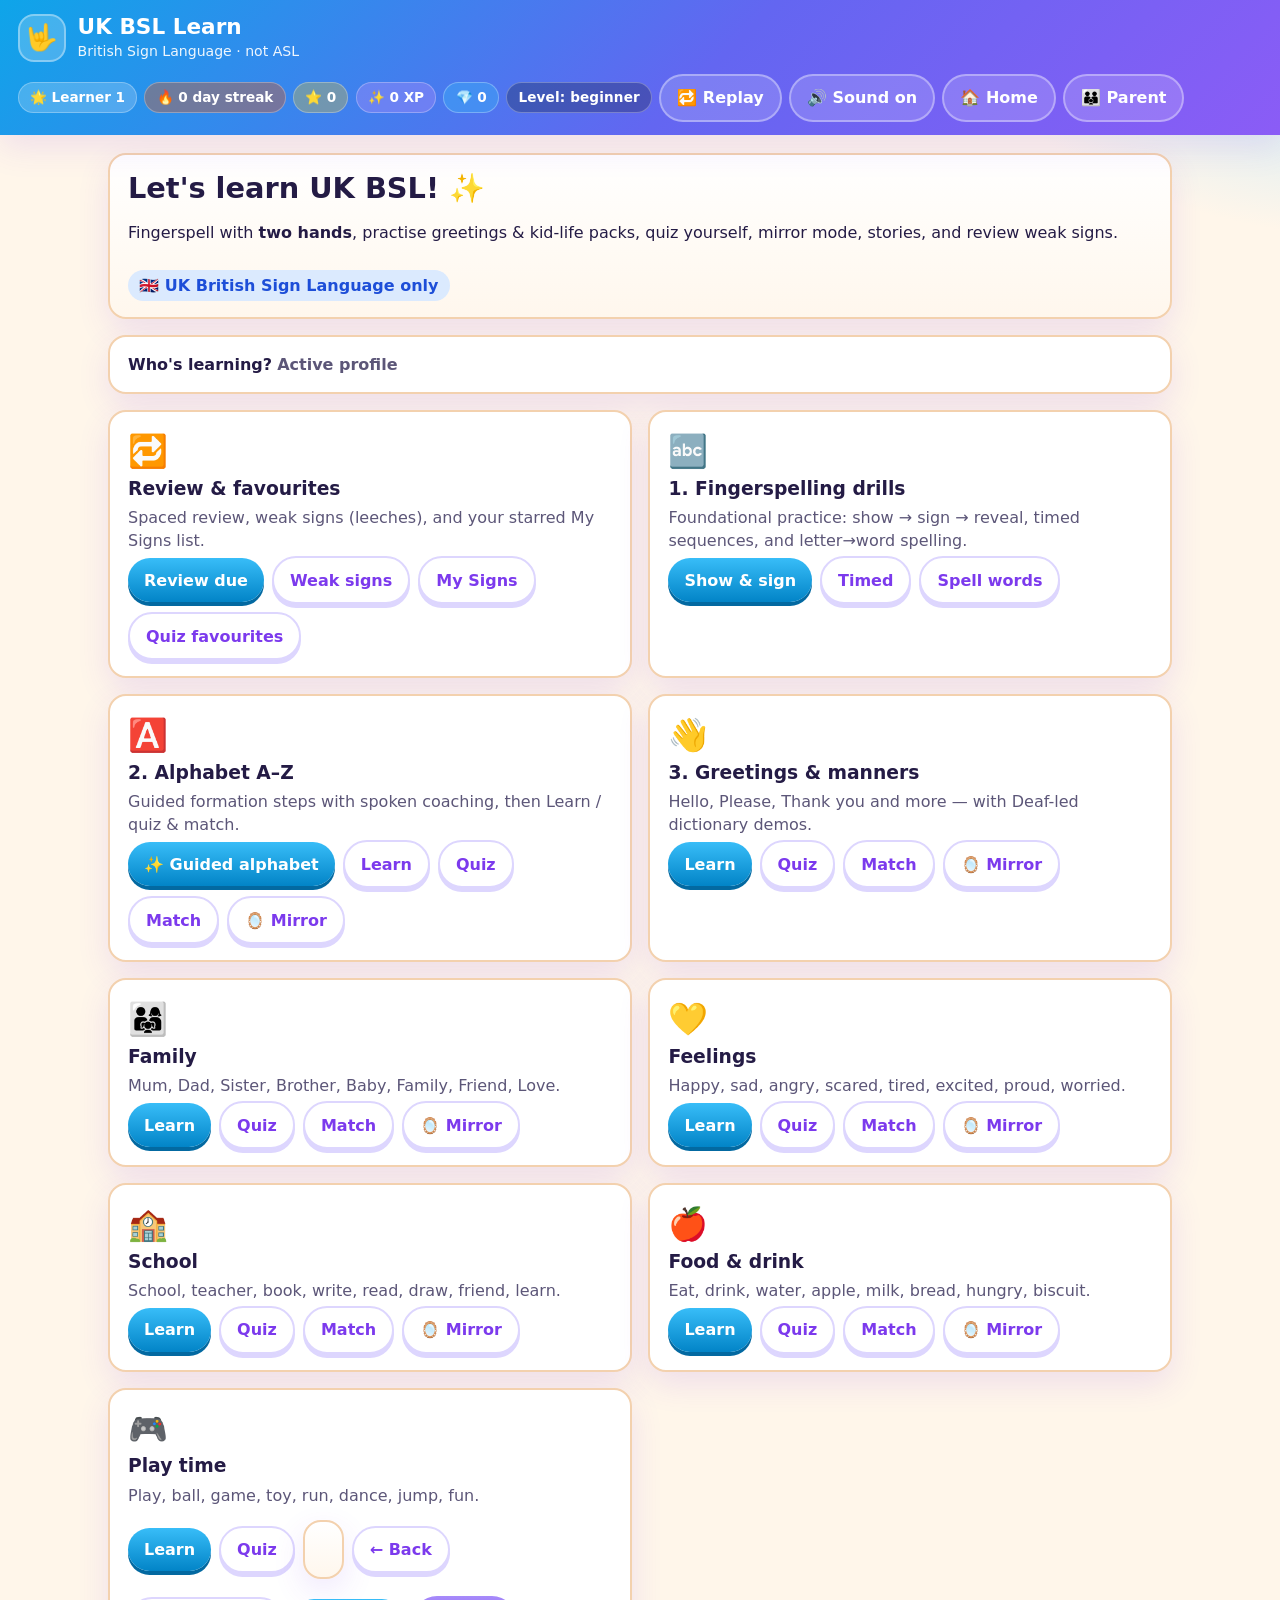
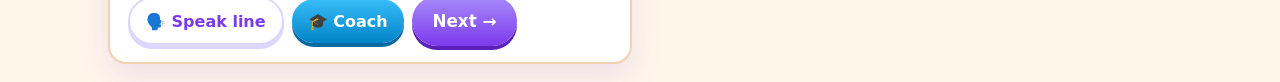
==== bsl-learn/index.html @ 81d64085 "Assemble static site from chunks" ====
<!DOCTYPE html>
<html lang="en-GB">
<head>
  <meta charset="UTF-8" />
  <meta name="viewport" content="width=device-width, initial-scale=1" />
  <meta name="description" content="Kid-friendly UK British Sign Language (BSL) learning app — fingerspelling, greetings, quizzes, mirror practice." />
  <meta name="theme-color" content="#0284c7" />
  <title>UK BSL Learn — British Sign Language for kids</title>
  <link rel="stylesheet" href="styles.css" />
</head>
<body>
  <div id="celeb-burst" class="celeb-burst" aria-hidden="true"></div>
  <header class="app-header">
    <div class="brand">
      <div class="brand-badge" aria-hidden="true">🤟</div>
      <div>
        <h1>UK BSL Learn</h1>
        <p>British Sign Language · not ASL</p>
      </div>
    </div>
    <div class="header-actions">
      <span class="pill profile" id="profile-badge" title="Active profile">🌟 Learner 1</span>
      <span class="pill streak" id="streak-badge" title="Daily streak">🔥 0 day streak</span>
      <span class="pill stars" id="stars-badge">⭐ 0</span>
      <span class="pill xp" id="xp-badge" title="Experience">✨ 0 XP</span>
      <span class="pill gems" id="gems-badge" title="Gems">💎 0</span>
      <span class="level-chip" id="level-chip">Level: beginner</span>
      <button type="button" class="secondary" id="btn-replay" title="Replay last speech">🔁 Replay</button>
      <button type="button" class="secondary" id="btn-mute" aria-pressed="false">🔊 Sound on</button>
      <button type="button" class="secondary" id="btn-home">🏠 Home</button>
      <button type="button" class="secondary" id="btn-parent">👪 Parent</button>
    </div>
  </header>

  <main>
    <!-- HOME -->
    <section id="screen-home" class="screen active" aria-label="Home">
      <div class="hero">
        <h2>Let's learn UK BSL! ✨</h2>
        <p>
          Fingerspell with <strong>two hands</strong>, practise greetings &amp; kid-life packs,
          quiz yourself, mirror mode, stories, and review weak signs.
        </p>
        <span class="uk-tag">🇬🇧 UK British Sign Language only</span>
      </div>

      <div class="profile-bar card" id="profile-bar">
        <div class="mode-row" style="justify-content:space-between;width:100%">
          <div>
            <strong>Who's learning?</strong>
            <span id="profile-switcher-label" class="note"> Active profile</span>
          </div>
          <div class="mode-row" id="profile-switcher"></div>
        </div>
      </div>

      <p id="streak-home-msg" class="note" style="margin-bottom:1rem"></p>
      <p id="home-celebrate" class="feedback ok" style="display:none"></p>

      <div class="grid" id="home-grid">
        <article class="card">
          <div class="emoji">🔁</div>
          <h3>Review &amp; favourites</h3>
          <p>Spaced review, weak signs (leeches), and your starred My Signs list.</p>
          <div class="mode-row">
            <button type="button" data-open="review:quiz">Review due</button>
            <button type="button" class="secondary" data-open="leech:quiz">Weak signs</button>
            <button type="button" class="secondary" data-open="favourites:learn">My Signs</button>
            <button type="button" class="secondary" data-open="favourites:quiz">Quiz favourites</button>
          </div>
        </article>

        <article class="card">
          <div class="emoji">🔤</div>
          <h3>1. Fingerspelling drills</h3>
          <p>Foundational practice: show → sign → reveal, timed sequences, and letter→word spelling.</p>
          <div class="mode-row">
            <button type="button" data-open="alphabet:drill-show">Show &amp; sign</button>
            <button type="button" class="secondary" data-open="alphabet:drill-timed">Timed</button>
            <button type="button" class="secondary" data-open="alphabet:drill-spell">Spell words</button>
          </div>
        </article>

        <article class="card">
          <div class="emoji">🅰️</div>
          <h3>2. Alphabet A–Z</h3>
          <p>Guided formation steps with spoken coaching, then Learn / quiz &amp; match.</p>
          <div class="mode-row">
            <button type="button" data-open="alphabet:guide">✨ Guided alphabet</button>
            <button type="button" class="secondary" data-open="alphabet:learn">Learn</button>
            <button type="button" class="secondary" data-open="alphabet:quiz">Quiz</button>
            <button type="button" class="secondary" data-open="alphabet:match">Match</button>
            <button type="button" class="secondary" data-open="alphabet:mirror">🪞 Mirror</button>
          </div>
        </article>

        <article class="card">
          <div class="emoji">👋</div>
          <h3>3. Greetings &amp; manners</h3>
          <p>Hello, Please, Thank you and more — with Deaf-led dictionary demos.</p>
          <div class="mode-row">
            <button type="button" data-open="greetings:learn">Learn</button>
            <button type="button" class="secondary" data-open="greetings:quiz">Quiz</button>
            <button type="button" class="secondary" data-open="greetings:match">Match</button>
            <button type="button" class="secondary" data-open="greetings:mirror">🪞 Mirror</button>
          </div>
        </article>

        <article class="card">
          <div class="emoji">👨‍👩‍👧</div>
          <h3>Family</h3>
          <p>Mum, Dad, Sister, Brother, Baby, Family, Friend, Love.</p>
          <div class="mode-row">
            <button type="button" data-open="family:learn">Learn</button>
            <button type="button" class="secondary" data-open="family:quiz">Quiz</button>
            <button type="button" class="secondary" data-open="family:match">Match</button>
            <button type="button" class="secondary" data-open="family:mirror">🪞 Mirror</button>
          </div>
        </article>

        <article class="card">
          <div class="emoji">💛</div>
          <h3>Feelings</h3>
          <p>Happy, sad, angry, scared, tired, excited, proud, worried.</p>
          <div class="mode-row">
            <button type="button" data-open="feelings:learn">Learn</button>
            <button type="button" class="secondary" data-open="feelings:quiz">Quiz</button>
            <button type="button" class="secondary" data-open="feelings:match">Match</button>
            <button type="button" class="secondary" data-open="feelings:mirror">🪞 Mirror</button>
          </div>
        </article>

        <article class="card">
          <div class="emoji">🏫</div>
          <h3>School</h3>
          <p>School, teacher, book, write, read, draw, friend, learn.</p>
          <div class="mode-row">
            <button type="button" data-open="school:learn">Learn</button>
            <button type="button" class="secondary" data-open="school:quiz">Quiz</button>
            <button type="button" class="secondary" data-open="school:match">Match</button>
            <button type="button" class="secondary" data-open="school:mirror">🪞 Mirror</button>
          </div>
        </article>

        <article class="card">
          <div class="emoji">🍎</div>
          <h3>Food &amp; drink</h3>
          <p>Eat, drink, water, apple, milk, bread, hungry, biscuit.</p>
          <div class="mode-row">
            <button type="button" data-open="food:learn">Learn</button>
            <button type="button" class="secondary" data-open="food:quiz">Quiz</button>
            <button type="button" class="secondary" data-open="food:match">Match</button>
            <button type="button" class="secondary" data-open="food:mirror">🪞 Mirror</button>
          </div>
        </article>

        <article class="card">
          <div class="emoji">🎮</div>
          <h3>Play time</h3>
          <p>Play, ball, game, toy, run, dance, jump, fun.</p>
          <div class="mode-row">
            <button type="button" data-open="play:learn">Learn</button>
            <button type="button" class="secondary" data-open="play:quiz">Quiz</button>
            <button typtory-english" class="hero" style="margin:0.6rem 0"></p>
        <p id="story-gloss" class="spell-word"></p>
        <div id="story-sign-coach" class="sign-coach-panel" aria-label="How to form signs"></div>
        <div id="story-demo"></div>
        <div class="nav-row" style="margin-top:0.8rem">
          <button type="button" class="secondary" id="btn-story-prev">← Back</button>
          <button type="button" class="secondary" id="btn-story-speak">🗣️ Speak line</button>
          <button type="button" id="btn-story-coach">🎓 Coach</button>
          <button type="button" class="big" id="btn-story-next">Next →</button>
        </div>
        <div class="feedback" id="story-feedback"></div>
      </div>
    </section>

    <!-- PARENT GATE -->
    <section id="screen-parent-gate" class="screen" aria-label="Parent gate">
      <div class="card parent-gate">
        <h2>👪 Parent zone</h2>
        <p id="parent-gate-msg">Enter PIN <strong>1234</strong> (or leave blank and confirm).</p>
        <label class="sr-only" for="parent-pin">PIN</label>
        <input id="parent-pin" type="password" inputmode="numeric" placeholder="PIN (1234)" autocomplete="off" />
        <div class="mode-row" style="justify-content:center">
          <button type="button" id="btn-parent-enter">Open dashboard</button>
          <button type="button" class="secondary" id="btn-parent-cancel">Cancel</button>
        </div>
      </div>
    </section>

    <!-- PARENT DASH -->
    <section id="screen-parent" class="screen" aria-label="Parent dashboard">
      <div class="toolbar">
        <button type="button" class="secondary" id="btn-parent-back">← Back</button>
        <button type="button" class="danger" id="btn-reset-progress">Reset progress</button>
      </div>
      <h2>Weekly learning snapshot</h2>
      <p class="meaning">Approx. from on-device activity (localStorage). Times are estimates from session lengths.</p>
      <div class="stat-grid" id="parent-stats"></div>
      <div class="card">
        <h3>Last 7 days (minutes)</h3>
        <div id="parent-bars"></div>
      </div>
      <div class="grid" style="margin-top:1rem">
        <div class="card">
          <h3>Modules completed</h3>
          <ul id="parent-modules"></ul>
        </div>
        <div class="card">
          <h3>Quiz accuracy by area</h3>
          <ul id="parent-quiz"></ul>
        </div>
      </div>
      <div class="card" style="margin-top:1rem">
        <h3>Household &amp; kid-safe gates</h3>
        <p class="note">PIN is only a soft gate — not security. Use kid mode so leaving parent zone / switching profiles / reset needs the PIN.</p>
        <div class="mode-row">
          <label>Soft PIN <input id="parent-set-pin" type="password" inputmode="numeric" placeholder="new PIN" maxlength="8" style="width:7rem;padding:.4rem;border-radius:10px;border:2px solid #ddd6fe" /></label>
          <button type="button" class="secondary" id="btn-save-pin">Save PIN</button>
          <label><input type="checkbox" id="parent-kid-mode" /> Kid mode on</label>
        </div>
        <div class="mode-row" style="margin-top:.6rem">
          <input id="parent-new-name" type="text" placeholder="New profile name" maxlength="24" style="padding:.5rem;border-radius:10px;border:2px solid #ddd6fe" />
          <button type="button" class="secondary" id="btn-add-profile">Add profile</button>
          <button type="button" class="secondary" id="btn-export-pack">Export JSON pack</button>
          <button type="button" class="secondary" id="btn-parent-offline">Save for offline</button>
        </div>
        <p id="parent-xp-summary" class="note"></p>
        <div class="badge-row" id="parent-badges"></div>
      </div>
    </section>
  </main>

  <script src="assets/bsl-data.js"></script>
  <script src="assets/app.js"></script>
</body>
</html>
---- bsl-learn/styles.css ----
/* UK BSL Learn — kid-friendly UI for the live index.html screens.
   Palette borrowed from the earlier assets stylesheet (sky, violet, mint). */
:root {
  --bg: #fff6ea;
  --bg2: #ffffff;
  --ink: #241b45;
  --muted: #5c5678;
  --accent: #0284c7;
  --accent2: #7c3aed;
  --ok: #059669;
  --warn: #d97706;
  --bad: #e11d48;
  --line: #f3d1ae;
  --shadow: 0 12px 32px rgba(124, 58, 237, 0.12);
  --radius: 18px;
  font-family: "Segoe UI", system-ui, -apple-system, sans-serif;
}
* { box-sizing: border-box; }
html, body { margin: 0; padding: 0; min-height: 100%; }
body {
  color: var(--ink);
  line-height: 1.45;
  background:
    radial-gradient(1000px 420px at 10% -10%, #fde68a 0%, transparent 55%),
    radial-gradient(900px 480px at 110% 0%, #bae6fd 0%, transparent 50%),
    var(--bg);
}
button, input { font: inherit; }
h1, h2, h3, h4 { line-height: 1.2; }
a { color: var(--accent); }

.app-header {
  position: sticky; top: 0; z-index: 20;
  display: flex; flex-wrap: wrap; align-items: center; justify-content: space-between; gap: .75rem;
  padding: .85rem 1.1rem;
  background: linear-gradient(135deg, #0ea5e9 0%, #6366f1 55%, #8b5cf6 100%);
  color: #fff;
  box-shadow: var(--shadow);
}
.brand { display: flex; align-items: center; gap: .75rem; }
.brand h1 { margin: 0; font-size: 1.35rem; }
.brand p { margin: .1rem 0 0; opacity: .92; font-size: .88rem; }
.brand-badge {
  width: 48px; height: 48px; border-radius: 16px;
  display: grid; place-items: center; font-size: 1.6rem;
  background: rgba(255,255,255,.2); border: 2px solid rgba(255,255,255,.35);
}
.header-actions { display: flex; flex-wrap: wrap; gap: .45rem; align-items: center; }
.pill, .level-chip {
  display: inline-flex; align-items: center; gap: .25rem;
  background: rgba(15, 23, 42, .28);
  border: 1px solid rgba(255,255,255,.28);
  color: #fff; border-radius: 999px;
  padding: .28rem .7rem; font-size: .85rem; font-weight: 700;
}
.pill.streak { background: rgba(234, 88, 12, .35); }
.pill.stars { background: rgba(250, 204, 21, .28); }
.level-chip { letter-spacing: .01em; }

button, .link-btn {
  appearance: none; border: none; cursor: pointer; text-decoration: none;
  border-radius: 999px; padding: .65rem 1rem; font-weight: 800;
  background: linear-gradient(180deg, #38bdf8, #0284c7); color: #fff;
  box-shadow: 0 4px 0 #0369a1;
}
button:hover, .link-btn:hover { filter: brightness(1.05); transform: translateY(-1px); }
button:active, .link-btn:active { transform: translateY(1px); box-shadow: 0 2px 0 #0369a1; }
button.secondary, a.link-btn {
  background: #fff; color: var(--accent2); box-shadow: 0 4px 0 #ddd6fe;
  border: 2px solid #ddd6fe;
}
button.big { padding: .8rem 1.3rem; font-size: 1.05rem; background: linear-gradient(180deg, #a78bfa, #7c3aed); box-shadow: 0 4px 0 #5b21b6; }
button.danger { background: linear-gradient(180deg, #fb7185, #e11d48); box-shadow: 0 4px 0 #9f1239; color: #fff; }
button:disabled { opacity: .65; cursor: default; transform: none; }
.app-header button.secondary { background: rgba(255,255,255,.16); color: #fff; border-color: rgba(255,255,255,.35); box-shadow: none; }

main { max-width: 1100px; margin: 0 auto; padding: 1.1rem; }
.screen { display: none; }
.screen.active { display: block; animation: pop .28s ease; }
@keyframes pop { from { opacity: 0; transform: translateY(6px); } to { opacity: 1; transform: none; } }

.hero, .card, .sign-panel, .mirror-box, .privacy {
  background: var(--bg2);
  border: 2px solid var(--line);
  border-radius: var(--radius);
  padding: 1rem 1.15rem;
  box-shadow: var(--shadow);
}
.hero { margin-bottom: 1rem; background: linear-gradient(180deg, #fff, #fff7ed); }
.hero h2 { margin: 0 0 .35rem; font-size: 1.8rem; }
.uk-tag {
  display: inline-block; margin-top: .6rem; background: #dbeafe; color: #1d4ed8;
  font-weight: 800; border-radius: 999px; padding: .25rem .7rem;
}
.note { color: var(--muted); font-weight: 600; }
.meaning { color: var(--muted); }
.footer-note { color: var(--muted); font-size: .85rem; margin-top: 1.2rem; }

.grid { display: grid; grid-template-columns: 1fr 1fr; gap: 1rem; }
.card h3 { margin: .2rem 0 .35rem; }
.card p { margin: .25rem 0; color: var(--muted); }
.emoji { font-size: 2rem; }
.mode-row, .nav-row, .toolbar { display: flex; flex-wrap: wrap; gap: .5rem; align-items: center; }
.toolbar { margin-bottom: .8rem; }
.learn-layout { display: grid; grid-template-columns: 1.15fr .85fr; gap: 1rem; align-items: start; }
.sign-panel { min-height: 220px; }
.progress-stars { font-size: 1.4rem; margin: .4rem 0; }

.quiz-options { display: grid; grid-template-columns: 1fr 1fr; gap: .6rem; margin-top: .8rem; }
.quiz-options button { text-align: left; border-radius: 16px; box-shadow: none; }
.quiz-options button.correct { background: #d1fae5; color: #065f46; border: 2px solid #34d399; }
.quiz-options button.wrong { background: #ffe4e6; color: #9f1239; border: 2px solid #fb7185; }

.match-board { display: grid; grid-template-columns: 1fr 1fr; gap: 1rem; }
.match-col h4 { margin: .2rem 0 .5rem; }
.match-item {
  padding: .75rem .85rem; margin-bottom: .45rem; border-radius: 14px;
  border: 2px solid #c4b5fd; background: #f5f3ff; cursor: pointer; font-weight: 700;
}
.match-item.selected { border-color: #0284c7; background: #e0f2fe; }
.match-item.matched { opacity: .55; border-color: var(--ok); pointer-events: none; }

.feedback { margin-top: .75rem; padding: .75rem 1rem; border-radius: 14px; font-weight: 700; min-height: 0; }
.feedback:empty { display: none; padding: 0; margin: 0; }
.feedback.ok { background: #d1fae5; color: #065f46; }
.feedback.bad { background: #ffe4e6; color: #9f1239; }
.feedback.info { background: #e0f2fe; color: #0c4a6e; }

.privacy { background: #fffbeb; border-color: #fcd34d; margin-bottom: .8rem; }
.mirror-layout { display: grid; grid-template-columns: 1fr 1fr; gap: 1rem; }
.mirror-box { min-height: 240px; }
.mirror-label { font-size: .8rem; font-weight: 800; letter-spacing: .04em; text-transform: uppercase; color: var(--accent2); }
#mirror-video {
  width: 100%; max-height: 360px; min-height: 220px; background: #111827;
  border-radius: 16px; object-fit: cover; transform: scaleX(-1);
}
.hand-visual { text-align: center; }
.big-glyph {
  font-size: clamp(3rem, 8vw, 5.5rem); font-weight: 900; line-height: 1;
  background: linear-gradient(135deg, #0284c7, #7c3aed);
  -webkit-background-clip: text; background-clip: text; color: transparent;
}
.hand-svg { width: min(100%, 280px); height: auto; }
.tip-line { margin: .35rem 0; }
.spell-word { font-size: 1.4rem; font-weight: 900; letter-spacing: .18em; color: var(--accent2); }
.countdown { font-size: 1.6rem; font-weight: 900; color: var(--warn); }
.drill-title { margin-top: 0; }

.parent-gate { max-width: 460px; margin: 1.5rem auto; text-align: center; }
#parent-pin {
  width: 100%; margin: .6rem 0 1rem; padding: .75rem 1rem;
  border-radius: 14px; border: 2px solid #ddd6fe; font-size: 1.3rem; text-align: center;
}
.stat-grid { display: grid; grid-template-columns: repeat(auto-fit, minmax(140px, 1fr)); gap: .7rem; margin: .8rem 0 1rem; }
.stat { background: #fff; border: 2px solid var(--line); border-radius: 16px; padding: .8rem; text-align: center; }
.stat .n { font-size: 1.7rem; font-weight: 900; color: var(--accent2); }
.stat .l { color: var(--muted); font-size: .82rem; font-weight: 700; }
.bar-row { display: flex; align-items: center; gap: .55rem; margin: .35rem 0; }
.bar-label { width: 7.2rem; font-size: .82rem; font-weight: 700; color: var(--muted); }
.bar-track { flex: 1; height: 14px; background: #f3e8ff; border-radius: 999px; overflow: hidden; }
.bar-fill { display: block; height: 100%; width: 0; background: linear-gradient(90deg, #38bdf8, #8b5cf6); border-radius: 999px; }
.bar-row { flex-wrap: wrap; }
.bar-value { width: auto; flex: 1 1 100%; text-align: left; font-weight: 700; font-size: .8rem; color: var(--muted); }
#parent-modules, #parent-quiz { margin: .3rem 0 0; padding-left: 1.1rem; }
#parent-modules li, #parent-quiz li { margin: .25rem 0; }

.sr-only {
  position: absolute; width: 1px; height: 1px; padding: 0; margin: -1px;
  overflow: hidden; clip: rect(0,0,0,0); white-space: nowrap; border: 0;
}
@media (max-width: 800px) {
  .grid, .learn-layout, .mirror-layout, .match-board, .quiz-options { grid-template-columns: 1fr; }
}
@media (prefers-reduced-motion: reduce) {
  .screen.active { animation: none; }
  button:hover { transform: none; }
}

/* --- Feature scout upgrades --- */
.pill.xp { background: rgba(167, 139, 250, .4); }
.pill.gems { background: rgba(56, 189, 248, .35); }
.pill.profile { background: rgba(255,255,255,.2); }
.profile-bar { margin-bottom: 1rem; }
.badge-row { display: flex; flex-wrap: wrap; gap: .45rem; margin-top: .4rem; }
.badge-chip {
  display: inline-flex; align-items: center; gap: .3rem;
  background: #f5f3ff; border: 2px solid #ddd6fe; border-radius: 999px;
  padding: .3rem .7rem; font-weight: 800; font-size: .85rem;
}
.badge-chip.off { opacity: .4; filter: grayscale(1); }

.demo-player {
  margin-top: .75rem; padding: .75rem; border-radius: 14px;
  background: #0f172a; color: #e2e8f0; border: 2px solid #334155;
}
.demo-player video {
  width: 100%; max-height: 220px; border-radius: 10px; background: #000;
  display: block;
}
.demo-controls { display: flex; flex-wrap: wrap; gap: .35rem; margin-top: .5rem; align-items: center; }
.demo-controls button, .demo-controls label {
  font-size: .78rem; padding: .35rem .6rem; border-radius: 999px;
  background: #1e293b; color: #f8fafc; border: 1px solid #475569;
  font-weight: 700; cursor: pointer;
}
.demo-controls input[type="range"] { flex: 1; min-width: 100px; }
.demo-note { font-size: .75rem; color: #94a3b8; margin: .4rem 0 0; font-weight: 600; }
.demo-sources { display: flex; flex-wrap: wrap; gap: .35rem; margin-top: .5rem; }
.demo-sources .link-btn, .demo-sources button {
  font-size: .75rem; padding: .35rem .65rem; box-shadow: none;
}
.demo-sources .active-src { outline: 2px solid #38bdf8; }

.fav-on { color: #f59e0b !important; border-color: #fcd34d !important; }

.celeb-burst {
  pointer-events: none; position: fixed; inset: 0; z-index: 50;
  display: none; align-items: center; justify-content: center;
  font-size: 3rem;
}
.celeb-burst.show { display: flex; animation: burst .9s ease forwards; }
@keyframes burst {
  0% { opacity: 0; transform: scale(.6); }
  30% { opacity: 1; transform: scale(1.15); }
  100% { opacity: 0; transform: scale(1.4) translateY(-20px); }
}
.feedback.gentle { background: #fef3c7; color: #92400e; }

#parent-set-pin, #parent-new-name { font: inherit; }
.story-step-card { min-height: auto; }

@media (prefers-reduced-motion: reduce) {
  .celeb-burst.show { animation: none; opacity: 1; }
}

/* --- Guided alphabet + conversation coach --- */
.guide-layout {
  display: grid; grid-template-columns: 1.1fr .9fr; gap: 1rem; align-items: start;
}
.step-pills { display: flex; flex-wrap: wrap; gap: .4rem; margin-bottom: .75rem; }
.step-pill {
  border-radius: 999px; padding: .35rem .75rem; font-weight: 800; font-size: .82rem;
  background: #f5f3ff; color: var(--muted); border: 2px solid #ddd6fe; cursor: pointer;
}
.step-pill.active {
  background: linear-gradient(135deg, #38bdf8, #7c3aed); color: #fff; border-color: transparent;
  box-shadow: 0 0 0 3px rgba(124, 58, 237, .25);
  animation: stepPulse .5s ease;
}
.step-pill.done { background: #d1fae5; color: #065f46; border-color: #34d399; }
@keyframes stepPulse {
  from { transform: scale(.96); } to { transform: scale(1); }
}
.guide-step-card {
  background: linear-gradient(180deg, #fff, #f0f9ff);
  border: 2px solid #bae6fd; border-radius: 16px; padding: 1rem;
  min-height: 7rem; margin-bottom: .6rem;
}
.step-label {
  margin: 0 0 .35rem; font-size: .78rem; font-weight: 900;
  letter-spacing: .06em; text-transform: uppercase; color: var(--accent2);
}
.guide-step-text { margin: 0; font-size: 1.08rem; font-weight: 700; color: var(--ink); }

.coach-banner {
  background: #ede9fe; color: #5b21b6; border-radius: 12px;
  padding: .55rem .85rem; font-weight: 800; margin: 0 0 .75rem;
  border: 2px solid #ddd6fe;
}
.turn-strip {
  display: flex; flex-wrap: wrap; gap: .35rem; margin: .5rem 0 .75rem;
}
.turn-chip {
  border-radius: 12px; padding: .4rem .65rem; font-weight: 800; font-size: .78rem;
  background: #f8fafc; border: 2px solid #e2e8f0; color: var(--muted); cursor: pointer;
  max-width: 11rem; white-space: nowrap; overflow: hidden; text-overflow: ellipsis;
}
.turn-chip.you { border-color: #7dd3fc; background: #e0f2fe; }
.turn-chip.partner { border-color: #c4b5fd; background: #f5f3ff; }
.turn-chip.active {
  outline: 3px solid #7c3aed; color: var(--ink);
  box-shadow: 0 4px 12px rgba(124, 58, 237, .2);
}
.turn-role {
  display: inline-block; margin: 0;
  font-weight: 900; font-size: .9rem; letter-spacing: .04em;
  padding: .25rem .7rem; border-radius: 999px;
}
.turn-role.you { background: #e0f2fe; color: #0369a1; }
.turn-role.partner { background: #ede9fe; color: #6d28d9; }
.sign-coach-panel { display: grid; gap: .55rem; margin: .6rem 0; }
.sign-coach-card {
  background: #fff7ed; border: 2px solid #fdba74; border-radius: 14px; padding: .7rem .85rem;
}
.sign-coach-card h4 { margin: 0 0 .35rem; color: #c2410c; }
.sign-coach-card p { margin: .2rem 0; font-size: .92rem; color: var(--ink); font-weight: 600; }

@media (max-width: 800px) {
  .guide-layout { grid-template-columns: 1fr; }
}
@media (prefers-reduced-motion: reduce) {
  .step-pill.active { animation: none; }
}
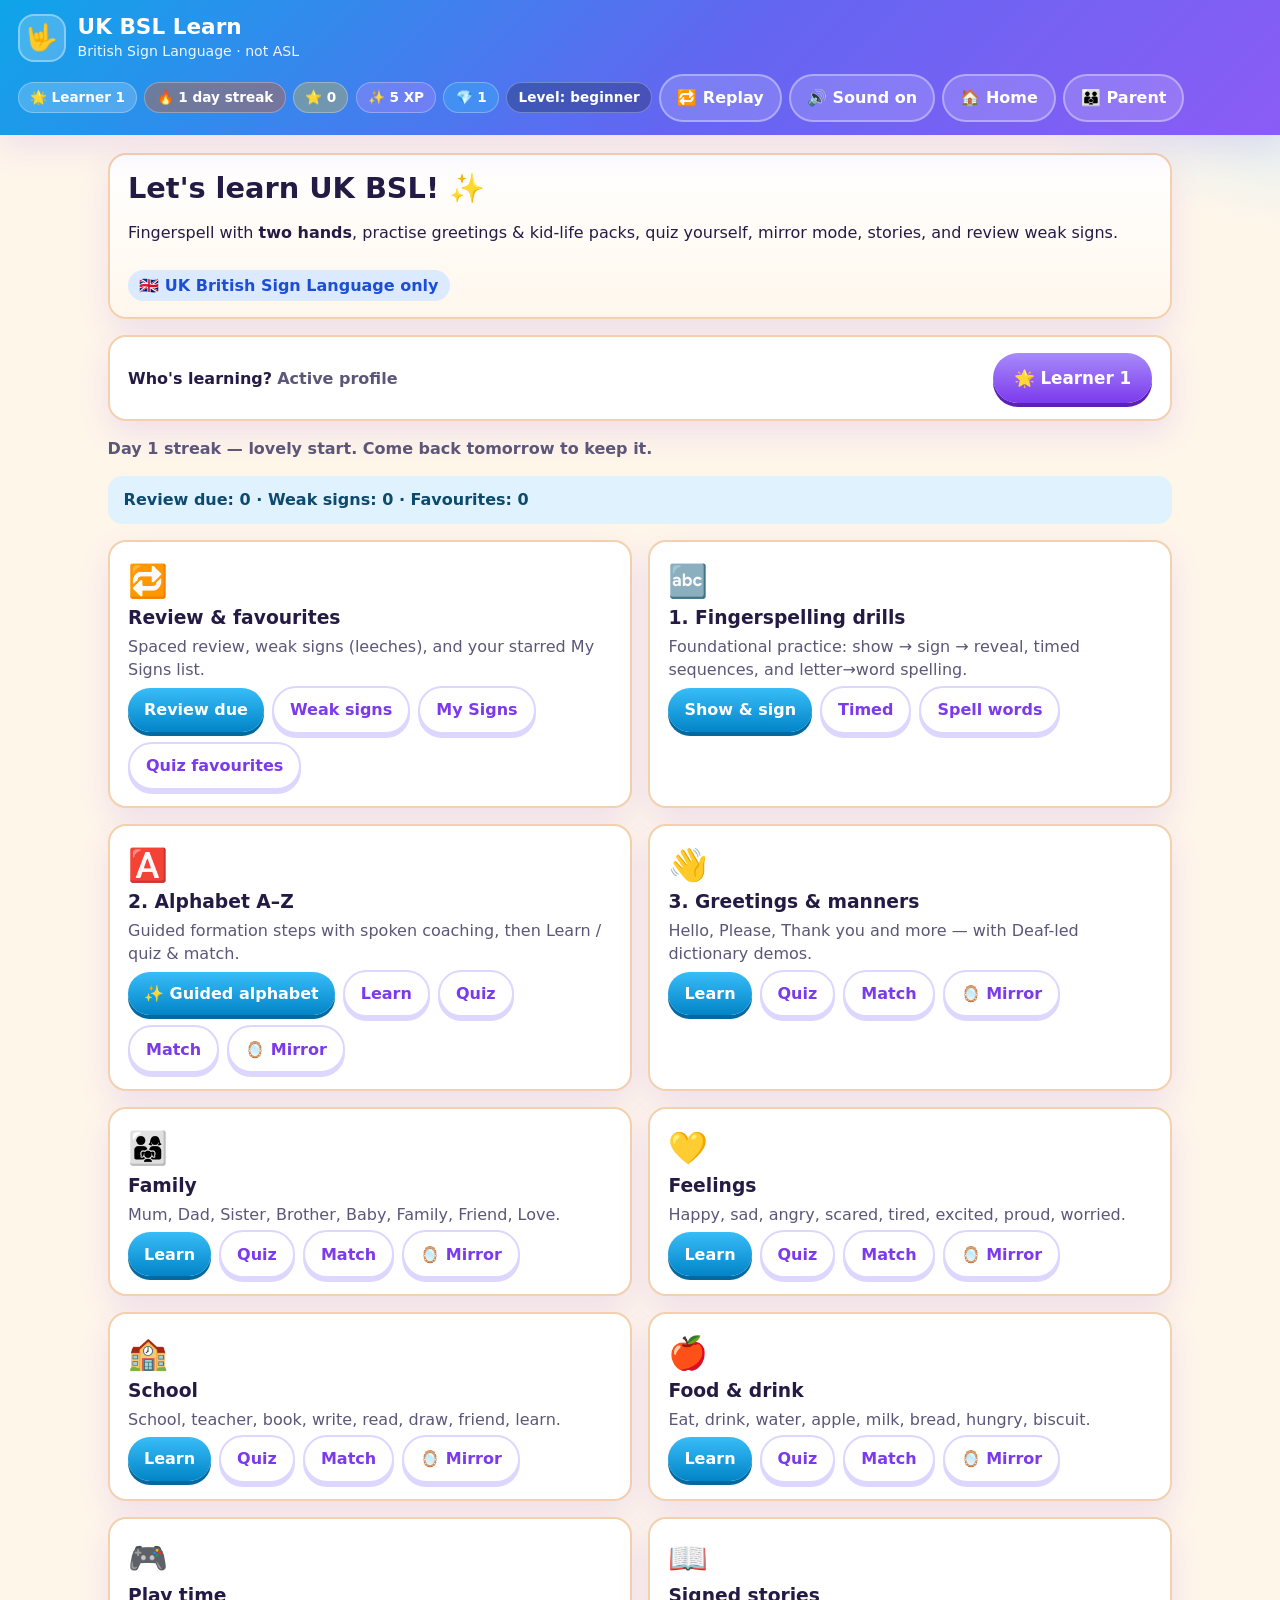
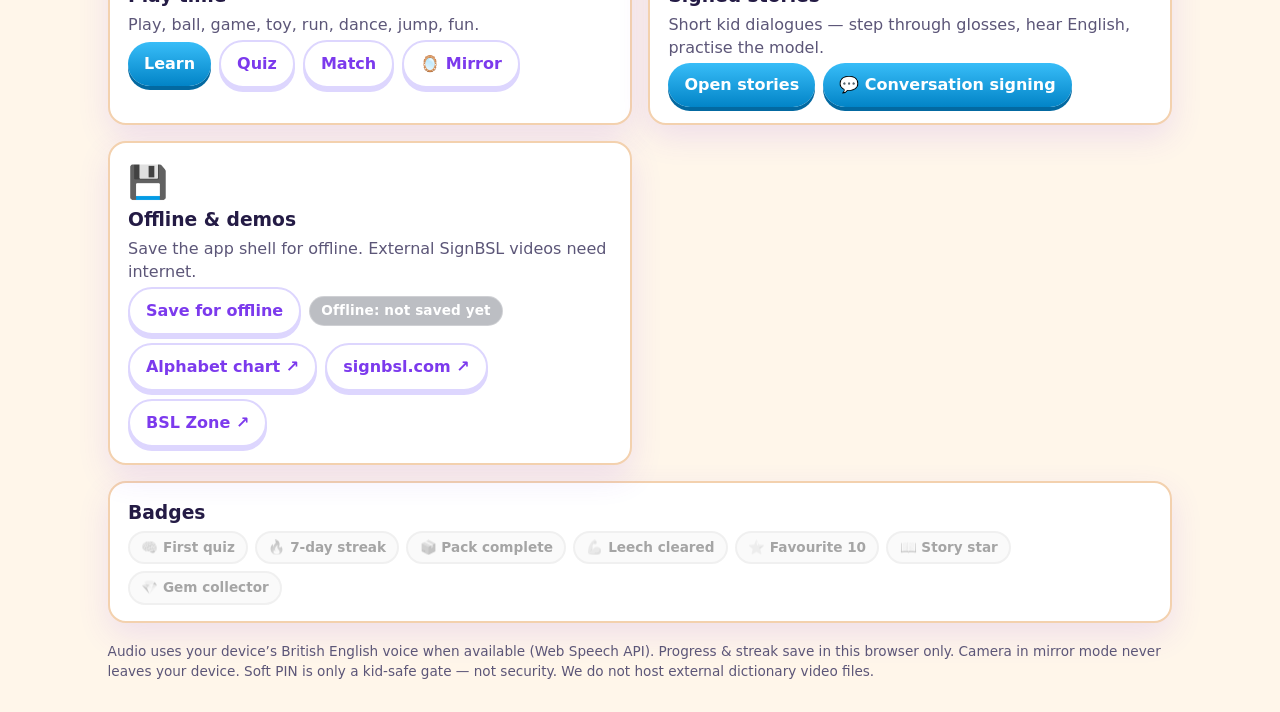
==== commit 0757b7e7: "Publish clean static learning apps for GitHub Pages Replace chunked assemble staging with the real l" ====
--- a/bsl-learn/index.html
+++ b/bsl-learn/index.html
@@ -161,7 +161,176 @@
           <div class="mode-row">
             <button type="button" data-open="play:learn">Learn</button>
             <button type="button" class="secondary" data-open="play:quiz">Quiz</button>
-            <button typtory-english" class="hero" style="margin:0.6rem 0"></p>
+            <button type="button" class="secondary" data-open="play:match">Match</button>
+            <button type="button" class="secondary" data-open="play:mirror">🪞 Mirror</button>
+          </div>
+        </article>
+
+        <article class="card">
+          <div class="emoji">📖</div>
+          <h3>Signed stories</h3>
+          <p>Short kid dialogues — step through glosses, hear English, practise the model.</p>
+          <div class="mode-row">
+            <button type="button" data-open="stories:list">Open stories</button>
+            <button type="button" data-open="stories:coach">💬 Conversation signing</button>
+          </div>
+        </article>
+
+        <article class="card">
+          <div class="emoji">💾</div>
+          <h3>Offline &amp; demos</h3>
+          <p>Save the app shell for offline. External SignBSL videos need internet.</p>
+          <div class="mode-row">
+            <button type="button" class="secondary" id="btn-offline-save">Save for offline</button>
+            <span class="level-chip" id="offline-status">Offline: unknown</span>
+            <a class="link-btn" href="https://www.british-sign.co.uk/bsl-fingerspelling-alphabet-chart" target="_blank" rel="noopener">Alphabet chart ↗</a>
+            <a class="link-btn" href="https://www.signbsl.com/sign/hello" target="_blank" rel="noopener">signbsl.com ↗</a>
+            <a class="link-btn" href="https://www.bslzone.co.uk" target="_blank" rel="noopener">BSL Zone ↗</a>
+          </div>
+        </article>
+      </div>
+
+      <div class="card" style="margin-top:1rem" id="home-badges-card">
+        <h3>Badges</h3>
+        <div class="badge-row" id="home-badges"></div>
+      </div>
+
+      <p class="footer-note">
+        Audio uses your device’s British English voice when available (Web Speech API).
+        Progress &amp; streak save in this browser only. Camera in mirror mode never leaves your device.
+        Soft PIN is only a kid-safe gate — not security. We do not host external dictionary video files.
+      </p>
+    </section>
+
+    <!-- LEARN -->
+    <section id="screen-learn" class="screen" aria-label="Learn cards">
+      <div class="toolbar">
+        <button type="button" class="secondary" id="btn-speak-card">🗣️ Read aloud</button>
+        <button type="button" class="secondary" id="btn-fav-toggle" title="Toggle favourite">☆ Favourite</button>
+        <span id="learn-progress" class="level-chip">1 / 1</span>
+      </div>
+      <div class="learn-layout">
+        <div class="sign-panel" id="learn-panel"></div>
+        <div class="card">
+          <h3>Tips</h3>
+          <p>BSL fingerspelling uses <strong>both hands</strong>. Keep the contact point where your helper can see it. Slow and clear beats fast!</p>
+          <p class="progress-stars" aria-hidden="true">⭐⭐⭐</p>
+          <div class="feedback" id="learn-feedback"></div>
+          <div class="nav-row">
+            <button type="button" class="secondary" id="btn-prev">← Back</button>
+            <button type="button" class="big" id="btn-next">Next →</button>
+          </div>
+        </div>
+      </div>
+    </section>
+
+    <!-- QUIZ -->
+    <section id="screen-quiz" class="screen" aria-label="Quiz">
+      <div class="toolbar">
+        <button type="button" class="secondary" id="btn-quiz-skip">Skip</button>
+        <span class="level-chip" id="quiz-mode-chip">Quiz · adaptive</span>
+      </div>
+      <div class="sign-panel" id="quiz-prompt"></div>
+      <div class="quiz-options" id="quiz-options"></div>
+      <div class="feedback" id="quiz-feedback"></div>
+    </section>
+
+    <!-- MATCH -->
+    <section id="screen-match" class="screen" aria-label="Matching">
+      <div class="toolbar">
+        <button type="button" class="secondary" id="btn-match-reshuffle">Reshuffle</button>
+        <span class="level-chip">Drag or tap to match</span>
+      </div>
+      <div class="match-board">
+        <div class="match-col">
+          <h4>Signs / letters</h4>
+          <div id="match-left"></div>
+        </div>
+        <div class="match-col">
+          <h4>Meanings</h4>
+          <div id="match-right"></div>
+        </div>
+      </div>
+      <div class="feedback" id="match-feedback"></div>
+    </section>
+
+    <!-- DRILL -->
+    <section id="screen-drill" class="screen" aria-label="Fingerspelling drills">
+      <div class="toolbar">
+        <span class="level-chip">Fingerspelling drills · UK BSL</span>
+      </div>
+      <div class="sign-panel" id="drill-panel"></div>
+    </section>
+
+    <!-- MIRROR -->
+    <section id="screen-mirror" class="screen" aria-label="Mirror practice">
+      <div class="privacy">
+        🔒 <strong>Privacy:</strong> Mirror mode uses your camera on this device only.
+        Nothing is uploaded or recorded by this app. You can deny camera access and still use a real mirror.
+      </div>
+      <div class="mirror-layout">
+        <div class="mirror-box" id="mirror-demo"></div>
+        <div class="mirror-box">
+          <div class="mirror-label">You (mirrored)</div>
+          <video id="mirror-video" playsinline muted autoplay></video>
+          <div id="mirror-fallback" style="display:none;padding:1.5rem;text-align:center"></div>
+        </div>
+      </div>
+      <div class="nav-row" style="justify-content:center;margin-top:1rem">
+        <button type="button" class="secondary" id="mirror-prev">← Prev</button>
+        <button type="button" class="big" id="mirror-got-it">I matched it ⭐</button>
+        <button type="button" class="secondary" id="mirror-next">Next →</button>
+      </div>
+      <div class="feedback" id="mirror-feedback"></div>
+    </section>
+
+
+    <!-- ALPHABET GUIDE -->
+    <section id="screen-guide" class="screen" aria-label="Guided alphabet">
+      <div class="toolbar">
+        <button type="button" class="secondary" id="btn-guide-home">← Home</button>
+        <span class="level-chip">Guided alphabet · How to form letters</span>
+      </div>
+      <div class="guide-layout">
+        <div class="sign-panel" id="guide-panel">
+          <h2 id="guide-letter-title">Letter A</h2>
+          <div id="guide-hand"></div>
+          <div id="guide-demo"></div>
+        </div>
+        <div class="card">
+          <div id="guide-step-pills" class="step-pills" aria-label="Formation steps"></div>
+          <div id="guide-step-card" class="guide-step-card">
+            <p id="guide-step-label" class="step-label">Step 1</p>
+            <p id="guide-step-text" class="guide-step-text"></p>
+          </div>
+          <div class="feedback info" id="guide-feedback"></div>
+          <div class="nav-row">
+            <button type="button" class="secondary" id="btn-guide-prev-step">← Prev step</button>
+            <button type="button" class="big" id="btn-guide-next-step">Next step →</button>
+          </div>
+          <div class="nav-row" style="margin-top:.5rem">
+            <button type="button" class="secondary" id="btn-guide-play-all">▶️ Play all steps</button>
+            <button type="button" class="secondary" id="btn-guide-next-letter">Next letter →</button>
+            <button type="button" class="secondary" id="btn-guide-speak">🗣️ Replay coach</button>
+          </div>
+        </div>
+      </div>
+    </section>
+
+    <!-- STORIES -->
+    <section id="screen-stories" class="screen" aria-label="Signed stories">
+      <div class="toolbar">
+        <button type="button" class="secondary" id="btn-stories-back">← Home</button>
+        <span class="level-chip">Signed stories · UK BSL</span>
+      </div>
+      <div id="stories-list" class="grid"></div>
+      <div id="story-player" class="card" style="display:none;margin-top:1rem">
+        <p id="story-coach-banner" class="coach-banner" style="display:none">Conversation coach — watch the turn strip, form each sign in-panel, then listen for spoken guidance.</p>
+        <h2 id="story-title"></h2>
+        <p id="story-progress" class="level-chip"></p>
+        <div id="story-turn-strip" class="turn-strip" aria-label="Conversation turns"></div>
+        <p id="story-role" class="turn-role"></p>
+        <p id="story-english" class="hero" style="margin:0.6rem 0"></p>
         <p id="story-gloss" class="spell-word"></p>
         <div id="story-sign-coach" class="sign-coach-panel" aria-label="How to form signs"></div>
         <div id="story-demo"></div>
